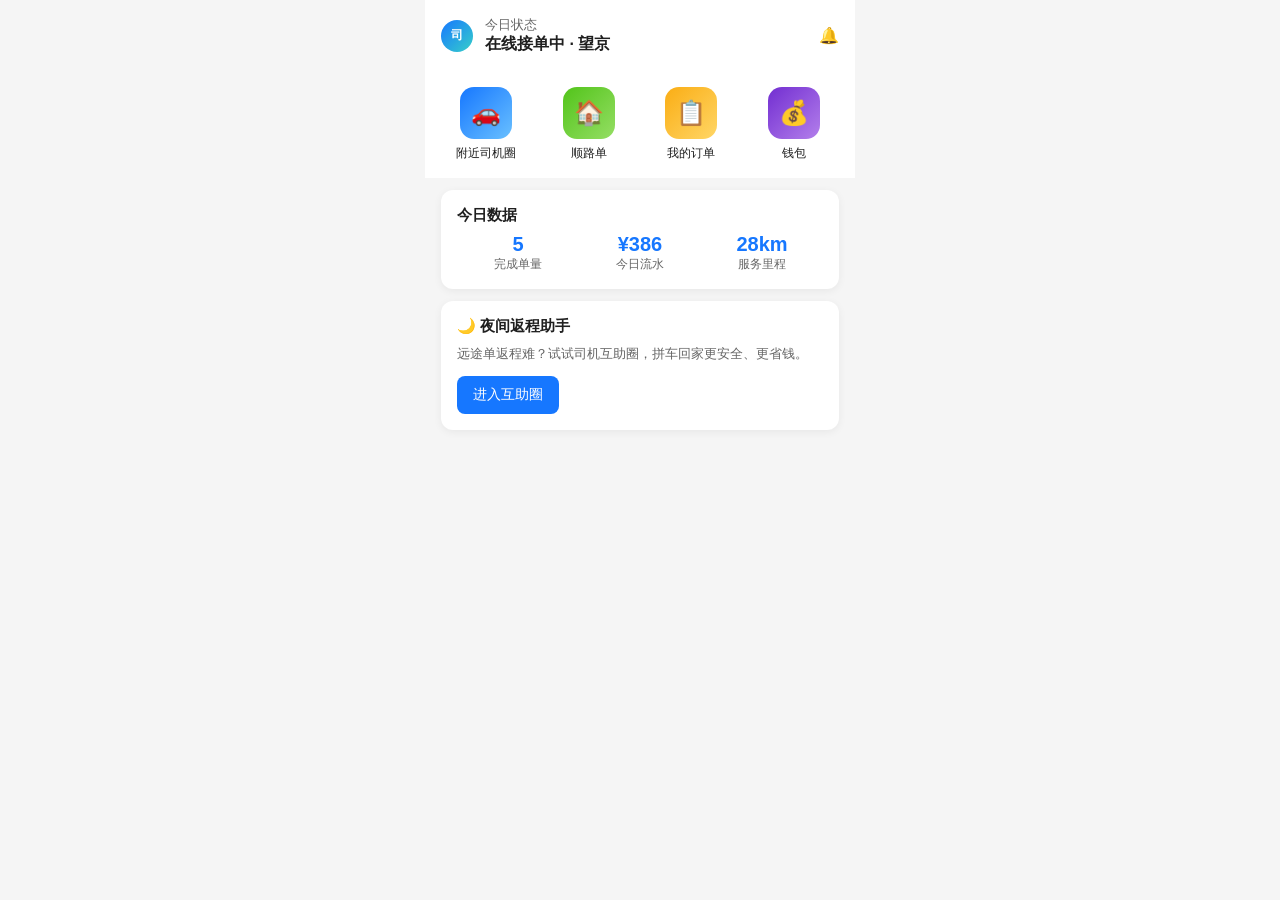
==== index.html @ 76c180e6 "Initial driver circle demo" ====
<!DOCTYPE html>
<html lang="zh-CN">
<head>
  <meta charset="UTF-8">
  <meta name="viewport" content="width=device-width, initial-scale=1.0, maximum-scale=1.0, user-scalable=no">
  <title>滴滴司机端 - 首页</title>
  <link rel="stylesheet" href="css/style.css">
</head>
<body>
  <div class="app-container">
    <div class="home-header">
      <div class="avatar avatar-sm">司</div>
      <div class="status">
        <div class="status-label">今日状态</div>
        <div class="status-value">在线接单中 · 望京</div>
      </div>
      <div class="header-action">🔔</div>
    </div>

    <div class="feature-grid">
      <a href="circle.html" class="feature-item">
        <div class="feature-icon circle">🚗</div>
        <span class="feature-name">附近司机圈</span>
      </a>
      <div class="feature-item">
        <div class="feature-icon shunlu">🏠</div>
        <span class="feature-name">顺路单</span>
      </div>
      <div class="feature-item">
        <div class="feature-icon order">📋</div>
        <span class="feature-name">我的订单</span>
      </div>
      <div class="feature-item">
        <div class="feature-icon wallet">💰</div>
        <span class="feature-name">钱包</span>
      </div>
    </div>

    <div class="card" style="margin-top:12px;">
      <div class="card-title">今日数据</div>
      <div style="display:grid;grid-template-columns:repeat(3,1fr);text-align:center;">
        <div>
          <div style="font-size:20px;font-weight:600;color:var(--primary);">5</div>
          <div style="font-size:12px;color:var(--text-secondary);">完成单量</div>
        </div>
        <div>
          <div style="font-size:20px;font-weight:600;color:var(--primary);">¥386</div>
          <div style="font-size:12px;color:var(--text-secondary);">今日流水</div>
        </div>
        <div>
          <div style="font-size:20px;font-weight:600;color:var(--primary);">28km</div>
          <div style="font-size:12px;color:var(--text-secondary);">服务里程</div>
        </div>
      </div>
    </div>

    <div class="card">
      <div class="card-title">🌙 夜间返程助手</div>
      <div class="card-desc">
        远途单返程难？试试司机互助圈，拼车回家更安全、更省钱。
      </div>
      <a href="circle.html" class="btn btn-primary" style="margin-top:12px;">进入互助圈</a>
    </div>
  </div>

  <script src="js/app.js"></script>
</body>
</html>
---- css/style.css ----
:root {
  --primary: #1677ff;
  --primary-dark: #0958d9;
  --success: #52c41a;
  --warning: #faad14;
  --danger: #ff4d4f;
  --bg: #f5f5f5;
  --card-bg: #ffffff;
  --text: #1f1f1f;
  --text-secondary: #666666;
  --text-tertiary: #999999;
  --border: #e8e8e8;
  --radius: 12px;
  --shadow: 0 2px 8px rgba(0, 0, 0, 0.06);
}

* {
  margin: 0;
  padding: 0;
  box-sizing: border-box;
}

html, body {
  font-family: -apple-system, BlinkMacSystemFont, "Segoe UI", Roboto, "Helvetica Neue", Arial, "PingFang SC", "Hiragino Sans GB", "Microsoft YaHei", sans-serif;
  background: var(--bg);
  color: var(--text);
  min-height: 100vh;
}

a {
  text-decoration: none;
  color: inherit;
}

button {
  border: none;
  background: none;
  font-family: inherit;
  cursor: pointer;
}

/* Mobile container */
.app-container {
  max-width: 430px;
  margin: 0 auto;
  background: var(--bg);
  min-height: 100vh;
  position: relative;
  padding-bottom: 80px;
}

/* Header */
.app-header {
  background: var(--card-bg);
  padding: 12px 16px;
  display: flex;
  align-items: center;
  justify-content: space-between;
  position: sticky;
  top: 0;
  z-index: 100;
  box-shadow: 0 1px 4px rgba(0,0,0,0.04);
}

.app-header .back-btn {
  width: 32px;
  height: 32px;
  display: flex;
  align-items: center;
  justify-content: center;
  font-size: 20px;
  color: var(--text);
}

.app-header .title {
  font-size: 17px;
  font-weight: 600;
  flex: 1;
  text-align: center;
}

.app-header .header-action {
  width: 32px;
  height: 32px;
  display: flex;
  align-items: center;
  justify-content: center;
  font-size: 20px;
  position: relative;
}

.app-header .badge {
  position: absolute;
  top: 2px;
  right: 2px;
  width: 8px;
  height: 8px;
  background: var(--danger);
  border-radius: 50%;
}

/* Tab bar */
.tab-bar {
  display: flex;
  background: var(--card-bg);
  border-bottom: 1px solid var(--border);
}

.tab-bar .tab {
  flex: 1;
  text-align: center;
  padding: 14px 0;
  font-size: 15px;
  color: var(--text-secondary);
  position: relative;
  font-weight: 500;
}

.tab-bar .tab.active {
  color: var(--primary);
  font-weight: 600;
}

.tab-bar .tab.active::after {
  content: '';
  position: absolute;
  bottom: 0;
  left: 50%;
  transform: translateX(-50%);
  width: 28px;
  height: 3px;
  background: var(--primary);
  border-radius: 2px;
}

.tab-panel {
  display: none;
}

.tab-panel.active {
  display: block;
}

/* Cards */
.card {
  background: var(--card-bg);
  border-radius: var(--radius);
  margin: 12px 16px;
  padding: 16px;
  box-shadow: var(--shadow);
}

.card-title {
  font-size: 15px;
  font-weight: 600;
  margin-bottom: 8px;
}

.card-desc {
  font-size: 13px;
  color: var(--text-secondary);
  line-height: 1.5;
}

/* Buttons */
.btn {
  display: inline-flex;
  align-items: center;
  justify-content: center;
  padding: 10px 16px;
  border-radius: 8px;
  font-size: 14px;
  font-weight: 500;
  transition: all 0.2s;
}

.btn-primary {
  background: var(--primary);
  color: #fff;
}

.btn-primary:active {
  background: var(--primary-dark);
}

.btn-outline {
  background: #fff;
  color: var(--primary);
  border: 1px solid var(--primary);
}

.btn-success {
  background: var(--success);
  color: #fff;
}

.btn-danger {
  background: #fff;
  color: var(--danger);
  border: 1px solid var(--danger);
}

.btn-gray {
  background: #f0f0f0;
  color: var(--text-secondary);
}

.btn-block {
  width: 100%;
  padding: 14px;
  font-size: 16px;
  border-radius: 10px;
}

.btn-sm {
  padding: 6px 12px;
  font-size: 13px;
}

/* Fixed bottom bar */
.bottom-bar {
  position: fixed;
  bottom: 0;
  left: 50%;
  transform: translateX(-50%);
  width: 100%;
  max-width: 430px;
  background: #fff;
  padding: 12px 16px 20px;
  display: flex;
  gap: 12px;
  box-shadow: 0 -2px 10px rgba(0,0,0,0.06);
  z-index: 90;
}

.bottom-bar .btn {
  flex: 1;
}

/* Avatar */
.avatar {
  width: 44px;
  height: 44px;
  border-radius: 50%;
  background: linear-gradient(135deg, #1677ff 0%, #36cfc9 100%);
  color: #fff;
  display: flex;
  align-items: center;
  justify-content: center;
  font-size: 16px;
  font-weight: 600;
  flex-shrink: 0;
}

.avatar-lg {
  width: 64px;
  height: 64px;
  font-size: 24px;
}

.avatar-sm {
  width: 32px;
  height: 32px;
  font-size: 12px;
}

/* List items */
.list-item {
  display: flex;
  align-items: flex-start;
  gap: 12px;
}

.list-item .content {
  flex: 1;
  min-width: 0;
}

.list-item .name {
  font-size: 15px;
  font-weight: 600;
}

.list-item .meta {
  font-size: 12px;
  color: var(--text-secondary);
  margin-top: 4px;
}

.list-item .action {
  flex-shrink: 0;
}

/* Tags */
.tag {
  display: inline-block;
  padding: 2px 8px;
  border-radius: 4px;
  font-size: 12px;
  margin-right: 6px;
}

.tag-primary {
  background: rgba(22, 119, 255, 0.1);
  color: var(--primary);
}

.tag-success {
  background: rgba(82, 196, 26, 0.1);
  color: var(--success);
}

.tag-warning {
  background: rgba(250, 173, 20, 0.1);
  color: var(--warning);
}

/* Route display */
.route-line {
  display: flex;
  align-items: center;
  gap: 8px;
  margin: 10px 0;
  font-size: 14px;
}

.route-line .dot {
  width: 8px;
  height: 8px;
  border-radius: 50%;
  flex-shrink: 0;
}

.route-line .dot.start { background: var(--success); }
.route-line .dot.end { background: var(--danger); }

.route-line .arrow {
  color: var(--text-tertiary);
  flex-shrink: 0;
}

.route-line .addr {
  flex: 1;
  overflow: hidden;
  text-overflow: ellipsis;
  white-space: nowrap;
}

/* Forms */
.form-group {
  margin-bottom: 16px;
}

.form-label {
  display: block;
  font-size: 14px;
  color: var(--text-secondary);
  margin-bottom: 8px;
}

.form-input {
  width: 100%;
  padding: 12px;
  border: 1px solid var(--border);
  border-radius: 8px;
  font-size: 15px;
  background: #fff;
}

.form-input:focus {
  outline: none;
  border-color: var(--primary);
}

.form-textarea {
  min-height: 80px;
  resize: none;
}

.option-group {
  display: flex;
  gap: 10px;
  flex-wrap: wrap;
}

.option {
  flex: 1;
  min-width: 120px;
  padding: 12px;
  border: 1px solid var(--border);
  border-radius: 8px;
  text-align: center;
  font-size: 14px;
  background: #fff;
}

.option.active {
  border-color: var(--primary);
  background: rgba(22, 119, 255, 0.06);
  color: var(--primary);
  font-weight: 600;
}

/* Modal */
.modal-overlay {
  position: fixed;
  top: 0;
  left: 0;
  right: 0;
  bottom: 0;
  background: rgba(0,0,0,0.5);
  display: none;
  align-items: center;
  justify-content: center;
  z-index: 200;
  padding: 20px;
}

.modal-overlay.active {
  display: flex;
}

.modal {
  background: #fff;
  border-radius: 16px;
  width: 100%;
  max-width: 360px;
  padding: 24px;
  text-align: center;
  animation: modalIn 0.2s ease;
}

@keyframes modalIn {
  from { transform: scale(0.9); opacity: 0; }
  to { transform: scale(1); opacity: 1; }
}

.modal-icon {
  font-size: 48px;
  margin-bottom: 12px;
}

.modal-title {
  font-size: 18px;
  font-weight: 600;
  margin-bottom: 8px;
}

.modal-desc {
  font-size: 14px;
  color: var(--text-secondary);
  line-height: 1.5;
  margin-bottom: 20px;
}

.modal-actions {
  display: flex;
  gap: 12px;
}

.modal-actions .btn {
  flex: 1;
}

/* Toast */
.toast {
  position: fixed;
  top: 60px;
  left: 50%;
  transform: translateX(-50%) translateY(-20px);
  background: rgba(0,0,0,0.75);
  color: #fff;
  padding: 10px 18px;
  border-radius: 20px;
  font-size: 14px;
  opacity: 0;
  pointer-events: none;
  transition: all 0.3s;
  z-index: 300;
}

.toast.show {
  opacity: 1;
  transform: translateX(-50%) translateY(0);
}

/* Home page */
.home-header {
  background: var(--card-bg);
  padding: 16px;
  display: flex;
  align-items: center;
  gap: 12px;
}

.home-header .status {
  flex: 1;
}

.home-header .status-label {
  font-size: 13px;
  color: var(--text-secondary);
}

.home-header .status-value {
  font-size: 16px;
  font-weight: 600;
}

.feature-grid {
  display: grid;
  grid-template-columns: repeat(4, 1fr);
  gap: 12px;
  padding: 16px;
  background: var(--card-bg);
}

.feature-item {
  display: flex;
  flex-direction: column;
  align-items: center;
  gap: 6px;
}

.feature-icon {
  width: 52px;
  height: 52px;
  border-radius: 14px;
  display: flex;
  align-items: center;
  justify-content: center;
  font-size: 24px;
}

.feature-icon.circle {
  background: linear-gradient(135deg, #1677ff, #69c0ff);
  color: #fff;
}

.feature-icon.shunlu {
  background: linear-gradient(135deg, #52c41a, #95de64);
  color: #fff;
}

.feature-icon.order {
  background: linear-gradient(135deg, #faad14, #ffd666);
  color: #fff;
}

.feature-icon.wallet {
  background: linear-gradient(135deg, #722ed1, #b37feb);
  color: #fff;
}

.feature-name {
  font-size: 12px;
  color: var(--text);
}

/* Empty state */
.empty-state {
  text-align: center;
  padding: 40px 20px;
  color: var(--text-secondary);
}

.empty-state .icon {
  font-size: 48px;
  margin-bottom: 12px;
}

.empty-state .text {
  font-size: 14px;
}

/* Success page */
.success-page {
  text-align: center;
  padding: 40px 20px;
}

.success-page .success-icon {
  font-size: 64px;
  margin-bottom: 16px;
}

.success-page .success-title {
  font-size: 20px;
  font-weight: 600;
  margin-bottom: 8px;
}

.success-page .success-desc {
  font-size: 14px;
  color: var(--text-secondary);
  margin-bottom: 24px;
}

/* Detail page */
.detail-section {
  margin-bottom: 16px;
}

.detail-section .section-title {
  font-size: 13px;
  color: var(--text-secondary);
  margin-bottom: 8px;
}

.detail-section .section-content {
  font-size: 15px;
  line-height: 1.6;
}

/* Profile small */
.profile-small {
  display: flex;
  align-items: center;
  gap: 12px;
}

.profile-small .info .name-row {
  display: flex;
  align-items: center;
  gap: 8px;
}

.profile-small .info .sub {
  font-size: 12px;
  color: var(--text-secondary);
  margin-top: 2px;
}

/* Shuttle line */
.shuttle-line {
  display: flex;
  justify-content: space-between;
  align-items: center;
  margin-bottom: 8px;
}

.shuttle-line .line-name {
  font-size: 16px;
  font-weight: 600;
}

.shuttle-line .price {
  font-size: 16px;
  color: var(--danger);
  font-weight: 600;
}

.time-tags {
  display: flex;
  gap: 8px;
  flex-wrap: wrap;
  margin: 10px 0;
}

.time-tag {
  padding: 4px 10px;
  background: #f0f0f0;
  border-radius: 4px;
  font-size: 12px;
  color: var(--text-secondary);
}

.time-tag.active {
  background: var(--primary);
  color: #fff;
}

/* Helper */
.text-center { text-align: center; }
.mt-8 { margin-top: 8px; }
.mt-12 { margin-top: 12px; }
.mb-8 { margin-bottom: 8px; }
.text-secondary { color: var(--text-secondary); }
.text-sm { font-size: 13px; }

/* Scrollable list */
.scroll-list {
  padding-bottom: 100px;
}
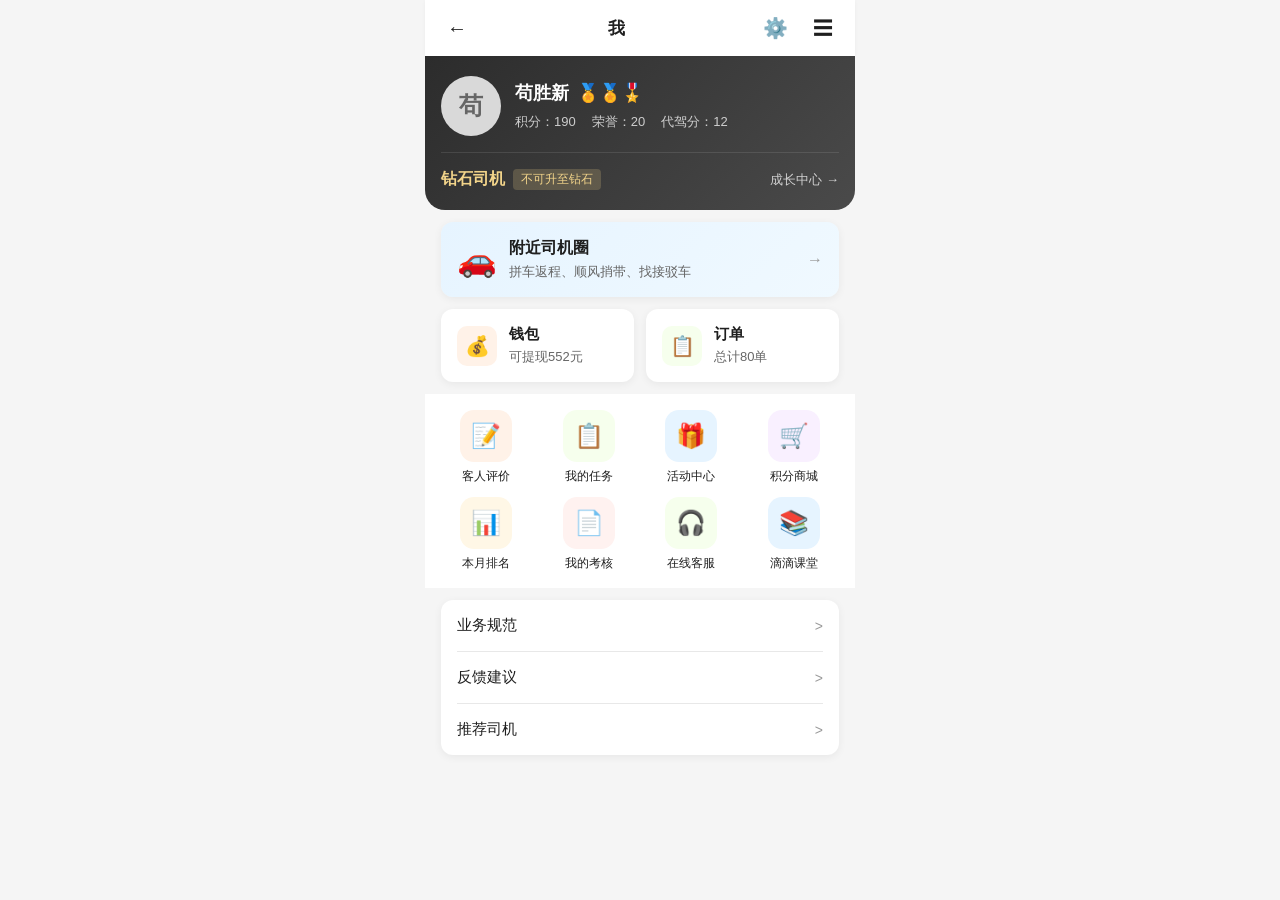
==== commit f5b8448a: "Update demo: profile home page, remove bottom bar, add more examples for carpool/rideshare/shuttle" ====
--- a/index.html
+++ b/index.html
@@ -3,63 +3,129 @@
 <head>
   <meta charset="UTF-8">
   <meta name="viewport" content="width=device-width, initial-scale=1.0, maximum-scale=1.0, user-scalable=no">
-  <title>滴滴司机端 - 首页</title>
+  <title>我</title>
   <link rel="stylesheet" href="css/style.css">
 </head>
 <body>
-  <div class="app-container">
-    <div class="home-header">
-      <div class="avatar avatar-sm">司</div>
-      <div class="status">
-        <div class="status-label">今日状态</div>
-        <div class="status-value">在线接单中 · 望京</div>
-      </div>
-      <div class="header-action">🔔</div>
-    </div>
-
-    <div class="feature-grid">
-      <a href="circle.html" class="feature-item">
-        <div class="feature-icon circle">🚗</div>
-        <span class="feature-name">附近司机圈</span>
-      </a>
-      <div class="feature-item">
-        <div class="feature-icon shunlu">🏠</div>
-        <span class="feature-name">顺路单</span>
-      </div>
-      <div class="feature-item">
-        <div class="feature-icon order">📋</div>
-        <span class="feature-name">我的订单</span>
-      </div>
-      <div class="feature-item">
-        <div class="feature-icon wallet">💰</div>
-        <span class="feature-name">钱包</span>
+  <div class="app-container" style="padding-bottom:20px;">
+    <div class="app-header">
+      <div class="back-btn" onclick="goBack()">←</div>
+      <div class="title">我</div>
+      <div style="display:flex;gap:16px;">
+        <div class="header-action">⚙️</div>
+        <div class="header-action">☰</div>
       </div>
     </div>
 
-    <div class="card" style="margin-top:12px;">
-      <div class="card-title">今日数据</div>
-      <div style="display:grid;grid-template-columns:repeat(3,1fr);text-align:center;">
-        <div>
-          <div style="font-size:20px;font-weight:600;color:var(--primary);">5</div>
-          <div style="font-size:12px;color:var(--text-secondary);">完成单量</div>
+    <!-- 个人信息卡 -->
+    <div class="profile-card">
+      <div class="profile-header">
+        <div class="avatar avatar-lg" style="background:#d9d9d9;color:#666;">苟</div>
+        <div style="flex:1;">
+          <div class="name-row">
+            <span>苟胜新</span>
+            <span>🏅🏅🎖️</span>
+          </div>
+          <div class="stats-row">
+            <span>积分：190</span>
+            <span>荣誉：20</span>
+            <span>代驾分：12</span>
+          </div>
         </div>
-        <div>
-          <div style="font-size:20px;font-weight:600;color:var(--primary);">¥386</div>
-          <div style="font-size:12px;color:var(--text-secondary);">今日流水</div>
+      </div>
+      <div class="level-row">
+        <div class="level-badge">
+          <span class="level-text">钻石司机</span>
+          <span class="level-tag">不可升至钻石</span>
         </div>
-        <div>
-          <div style="font-size:20px;font-weight:600;color:var(--primary);">28km</div>
-          <div style="font-size:12px;color:var(--text-secondary);">服务里程</div>
+        <div class="growth-link">成长中心 →</div>
+      </div>
+    </div>
+
+    <!-- 附近司机圈入口 -->
+    <a href="circle.html" class="card highlight-card" style="display:flex;align-items:center;gap:12px;">
+      <div style="font-size:32px;">🚗</div>
+      <div style="flex:1;">
+        <div style="font-size:16px;font-weight:600;">附近司机圈</div>
+        <div style="font-size:13px;color:var(--text-secondary);margin-top:4px;">拼车返程、顺风捎带、找接驳车</div>
+      </div>
+      <div class="arrow" style="color:var(--text-tertiary);">→</div>
+    </a>
+
+    <!-- 钱包/订单摘要 -->
+    <div class="summary-cards">
+      <div class="summary-card">
+        <div class="icon wallet">💰</div>
+        <div class="info">
+          <div class="label">钱包</div>
+          <div class="value">可提现552元</div>
+        </div>
+      </div>
+      <div class="summary-card">
+        <div class="icon order">📋</div>
+        <div class="info">
+          <div class="label">订单</div>
+          <div class="value">总计80单</div>
         </div>
       </div>
     </div>
 
-    <div class="card">
-      <div class="card-title">🌙 夜间返程助手</div>
-      <div class="card-desc">
-        远途单返程难？试试司机互助圈，拼车回家更安全、更省钱。
+    <!-- 功能网格 -->
+    <div class="feature-grid">
+      <div class="feature-item">
+        <div class="feature-icon" style="background:#fff2e8;">📝</div>
+        <span class="feature-name">客人评价</span>
       </div>
-      <a href="circle.html" class="btn btn-primary" style="margin-top:12px;">进入互助圈</a>
+      <div class="feature-item">
+        <div class="feature-icon" style="background:#f6ffed;">📋</div>
+        <span class="feature-name">我的任务</span>
+      </div>
+      <div class="feature-item">
+        <div class="feature-icon" style="background:#e6f4ff;">🎁</div>
+        <span class="feature-name">活动中心</span>
+      </div>
+      <div class="feature-item">
+        <div class="feature-icon" style="background:#f9f0ff;">🛒</div>
+        <span class="feature-name">积分商城</span>
+      </div>
+      <div class="feature-item">
+        <div class="feature-icon" style="background:#fff7e6;">📊</div>
+        <span class="feature-name">本月排名</span>
+      </div>
+      <div class="feature-item">
+        <div class="feature-icon" style="background:#fff2f0;">📄</div>
+        <span class="feature-name">我的考核</span>
+      </div>
+      <div class="feature-item">
+        <div class="feature-icon" style="background:#f6ffed;">🎧</div>
+        <span class="feature-name">在线客服</span>
+      </div>
+      <div class="feature-item">
+        <div class="feature-icon" style="background:#e6f4ff;">📚</div>
+        <span class="feature-name">滴滴课堂</span>
+      </div>
+    </div>
+
+    <!-- 菜单列表 -->
+    <div class="menu-list">
+      <div class="menu-item">
+        <div class="left">
+          <span class="label">业务规范</span>
+        </div>
+        <span class="arrow">></span>
+      </div>
+      <div class="menu-item">
+        <div class="left">
+          <span class="label">反馈建议</span>
+        </div>
+        <span class="arrow">></span>
+      </div>
+      <div class="menu-item">
+        <div class="left">
+          <span class="label">推荐司机</span>
+        </div>
+        <span class="arrow">></span>
+      </div>
     </div>
   </div>
 
--- a/css/style.css
+++ b/css/style.css
@@ -682,3 +682,174 @@
 .scroll-list {
   padding-bottom: 100px;
 }
+
+/* Profile page */
+.profile-card {
+  background: linear-gradient(135deg, #2c2c2c 0%, #4a4a4a 100%);
+  color: #fff;
+  border-radius: 0 0 20px 20px;
+  padding: 20px 16px;
+  margin: 0;
+}
+
+.profile-card .profile-header {
+  display: flex;
+  align-items: center;
+  gap: 14px;
+}
+
+.profile-card .avatar {
+  width: 60px;
+  height: 60px;
+  background: #d9d9d9;
+  color: #666;
+  font-size: 24px;
+}
+
+.profile-card .name-row {
+  display: flex;
+  align-items: center;
+  gap: 8px;
+  font-size: 18px;
+  font-weight: 600;
+}
+
+.profile-card .stats-row {
+  display: flex;
+  gap: 16px;
+  margin-top: 8px;
+  font-size: 13px;
+  color: rgba(255,255,255,0.75);
+}
+
+.profile-card .level-row {
+  display: flex;
+  align-items: center;
+  justify-content: space-between;
+  margin-top: 16px;
+  padding-top: 16px;
+  border-top: 1px solid rgba(255,255,255,0.1);
+}
+
+.profile-card .level-badge {
+  display: flex;
+  align-items: center;
+  gap: 8px;
+}
+
+.profile-card .level-text {
+  font-size: 16px;
+  font-weight: 600;
+  color: #f2d48a;
+}
+
+.profile-card .level-tag {
+  padding: 2px 8px;
+  background: rgba(242, 212, 138, 0.2);
+  color: #f2d48a;
+  border-radius: 4px;
+  font-size: 12px;
+}
+
+.profile-card .growth-link {
+  font-size: 13px;
+  color: rgba(255,255,255,0.75);
+}
+
+/* Summary cards */
+.summary-cards {
+  display: grid;
+  grid-template-columns: repeat(2, 1fr);
+  gap: 12px;
+  margin: 12px 16px;
+}
+
+.summary-card {
+  background: var(--card-bg);
+  border-radius: var(--radius);
+  padding: 16px;
+  display: flex;
+  align-items: center;
+  gap: 12px;
+  box-shadow: var(--shadow);
+}
+
+.summary-card .icon {
+  width: 40px;
+  height: 40px;
+  border-radius: 10px;
+  display: flex;
+  align-items: center;
+  justify-content: center;
+  font-size: 20px;
+}
+
+.summary-card .icon.wallet {
+  background: #fff2e8;
+}
+
+.summary-card .icon.order {
+  background: #f6ffed;
+}
+
+.summary-card .info .label {
+  font-size: 15px;
+  font-weight: 600;
+}
+
+.summary-card .info .value {
+  font-size: 13px;
+  color: var(--text-secondary);
+  margin-top: 4px;
+}
+
+/* Menu list */
+.menu-list {
+  background: var(--card-bg);
+  border-radius: var(--radius);
+  margin: 12px 16px;
+  padding: 0 16px;
+  box-shadow: var(--shadow);
+}
+
+.menu-item {
+  display: flex;
+  align-items: center;
+  justify-content: space-between;
+  padding: 16px 0;
+  border-bottom: 1px solid var(--border);
+}
+
+.menu-item:last-child {
+  border-bottom: none;
+}
+
+.menu-item .left {
+  display: flex;
+  align-items: center;
+  gap: 12px;
+}
+
+.menu-item .icon {
+  width: 24px;
+  height: 24px;
+  display: flex;
+  align-items: center;
+  justify-content: center;
+  font-size: 18px;
+}
+
+.menu-item .label {
+  font-size: 15px;
+}
+
+.menu-item .arrow {
+  color: var(--text-tertiary);
+  font-size: 14px;
+}
+
+/* Highlight card */
+.highlight-card {
+  background: linear-gradient(135deg, #e6f4ff, #f0f9ff);
+  margin: 12px 16px;
+}
